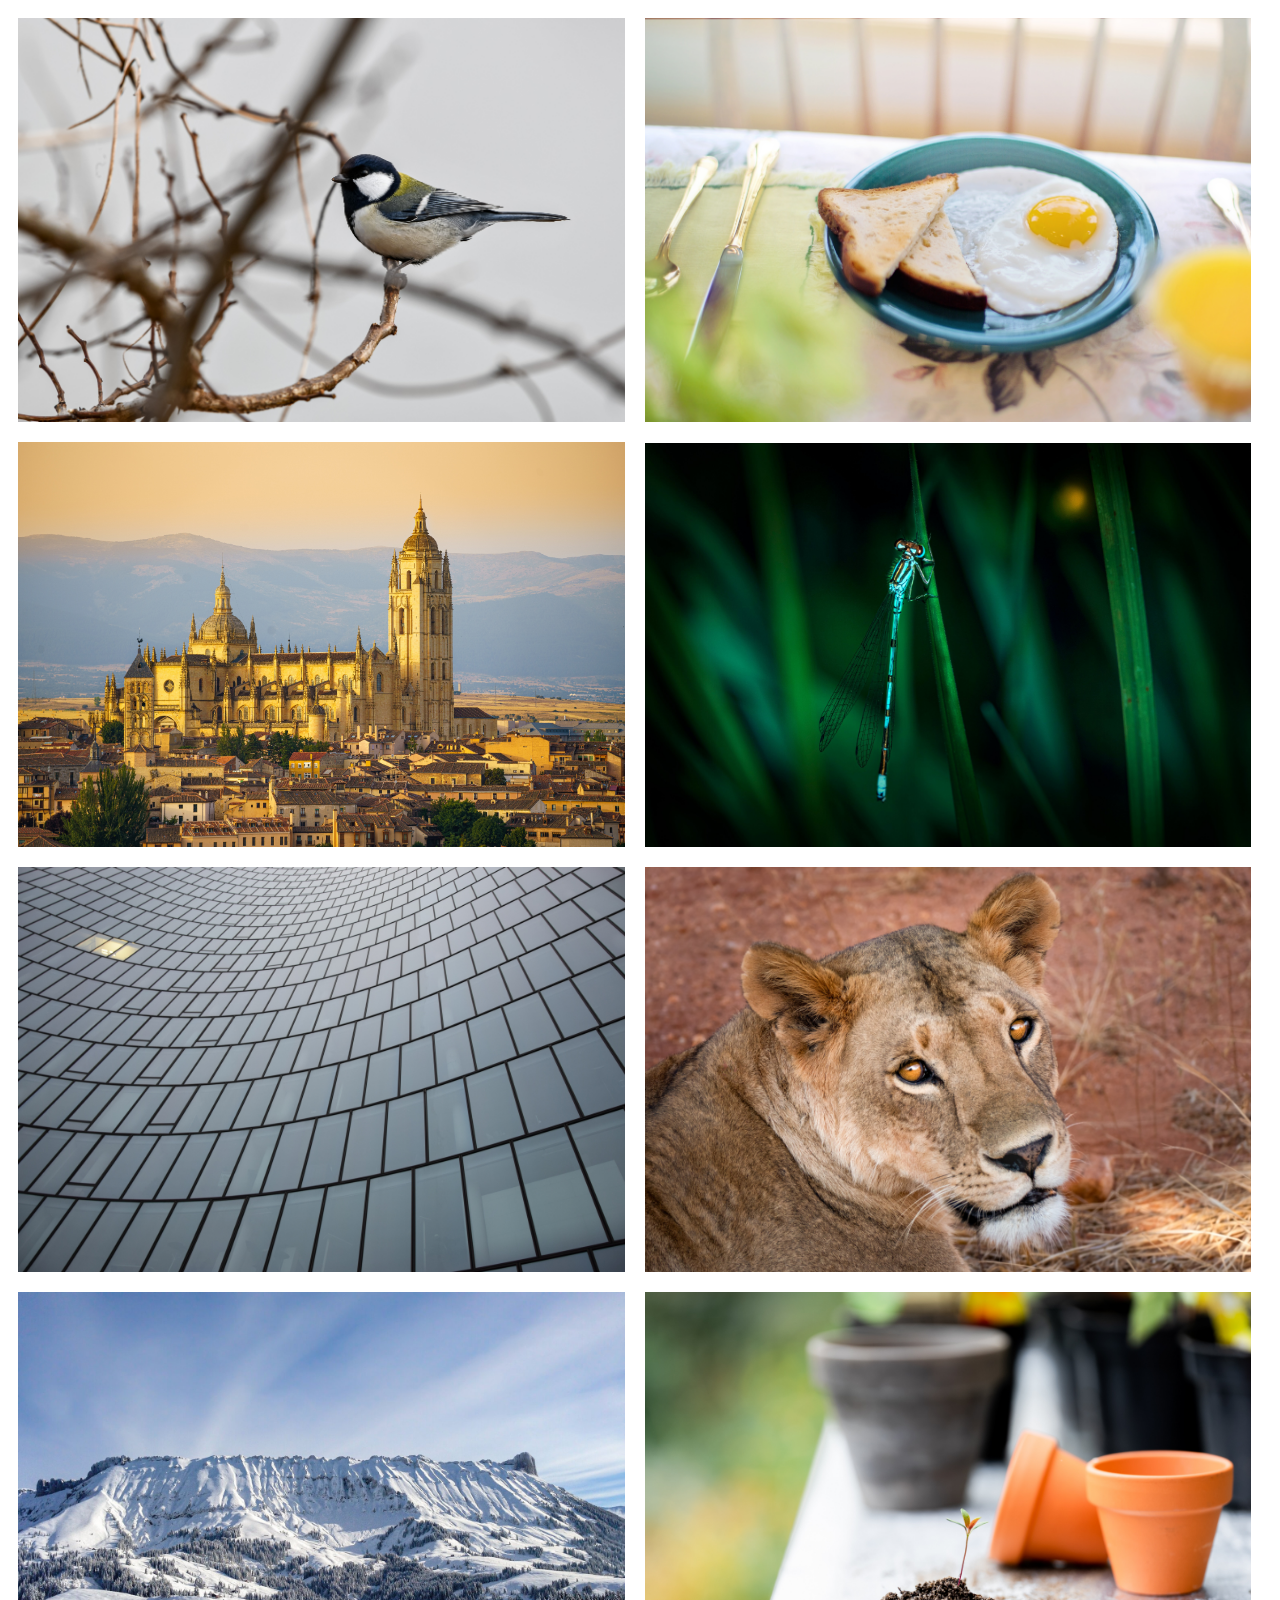
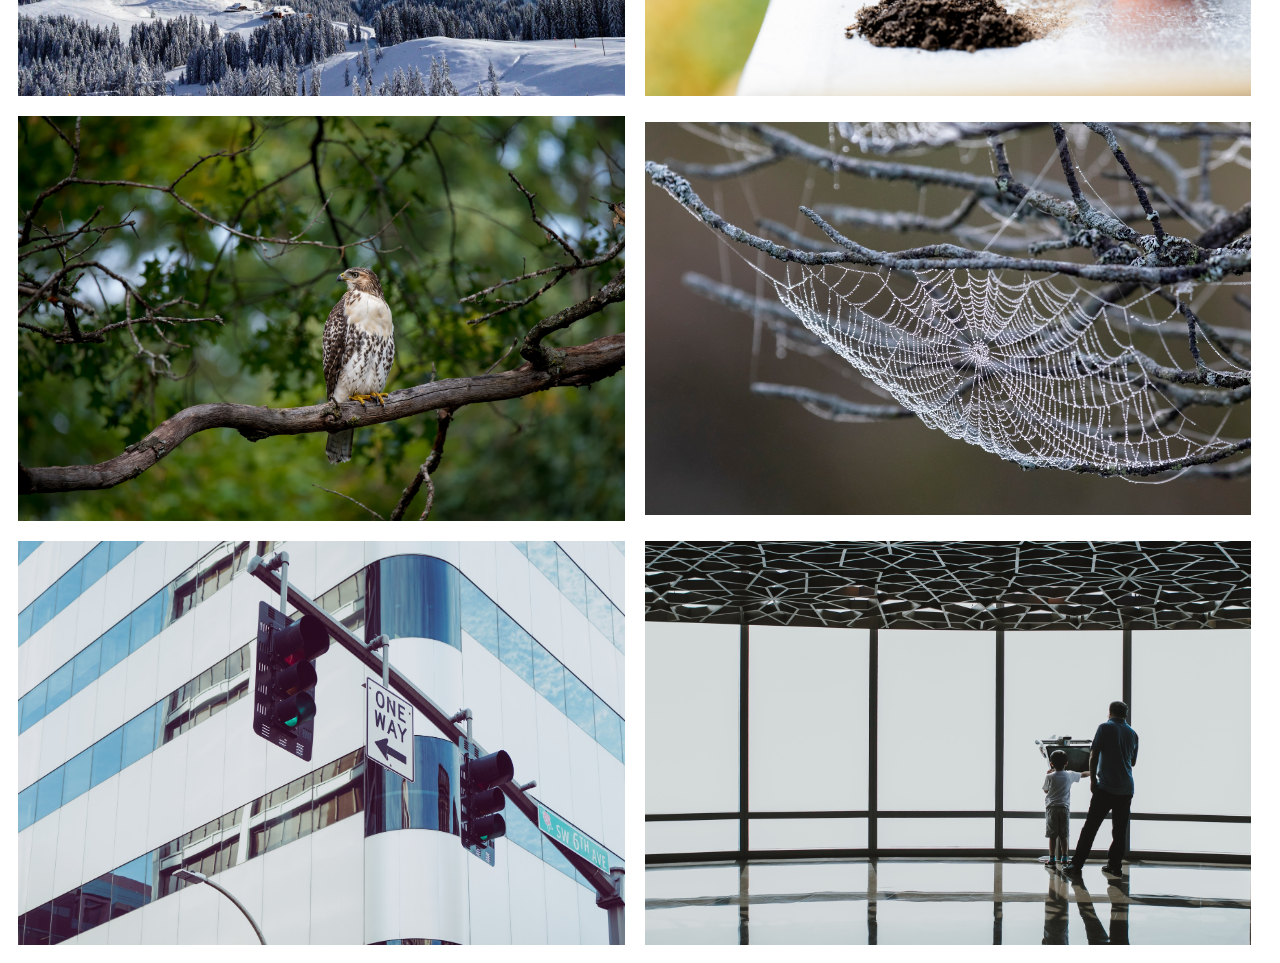
==== index2.html @ 613ea362 "Add files via upload" ====
<!DOCTYPE html>
<html lang="en">
<head>
    <meta charset="UTF-8">
    <meta http-equiv="X-UA-Compatible" content="IE=edge">
    <meta name="viewport" content="width=device-width, initial-scale=1.0">
    <title>Document</title>
    <link rel="stylesheet" href="style.css">
</head>
<body>
    <div id="contenedor">
        <img src="img2/1.jpg" alt="Descargado de pixabay">
        <img src="img2/2.jpg" alt="Descargado de pixabay">
        <img src="img2/3.jpg" alt="Descargado de pixabay">
        <img src="img2/4.jpg" alt="Descargado de pixabay">
        <img src="img2/5.jpg" alt="Descargado de pixabay">
        <img src="img2/6.jpg" alt="Descargado de pixabay">
        <img src="img2/7.jpg" alt="Descargado de pixabay">
        <img src="img2/8.jpg" alt="Descargado de pixabay">
        <img src="img2/9.jpg" alt="Descargado de pixabay">
        <img src="img2/10.jpg" alt="Descargado de pixabay">
        <img src="img2/11.jpg" alt="Descargado de pixabay">
        <img src="img2/12.jpg" alt="Descargado de pixabay">
    </div>


</body>
</html>
---- style.css ----
#contenedor {
    display: flex;
    align-items: center;
    flex-wrap: wrap;
    
}
img {
    margin: 10px;
    width: 48%;
}
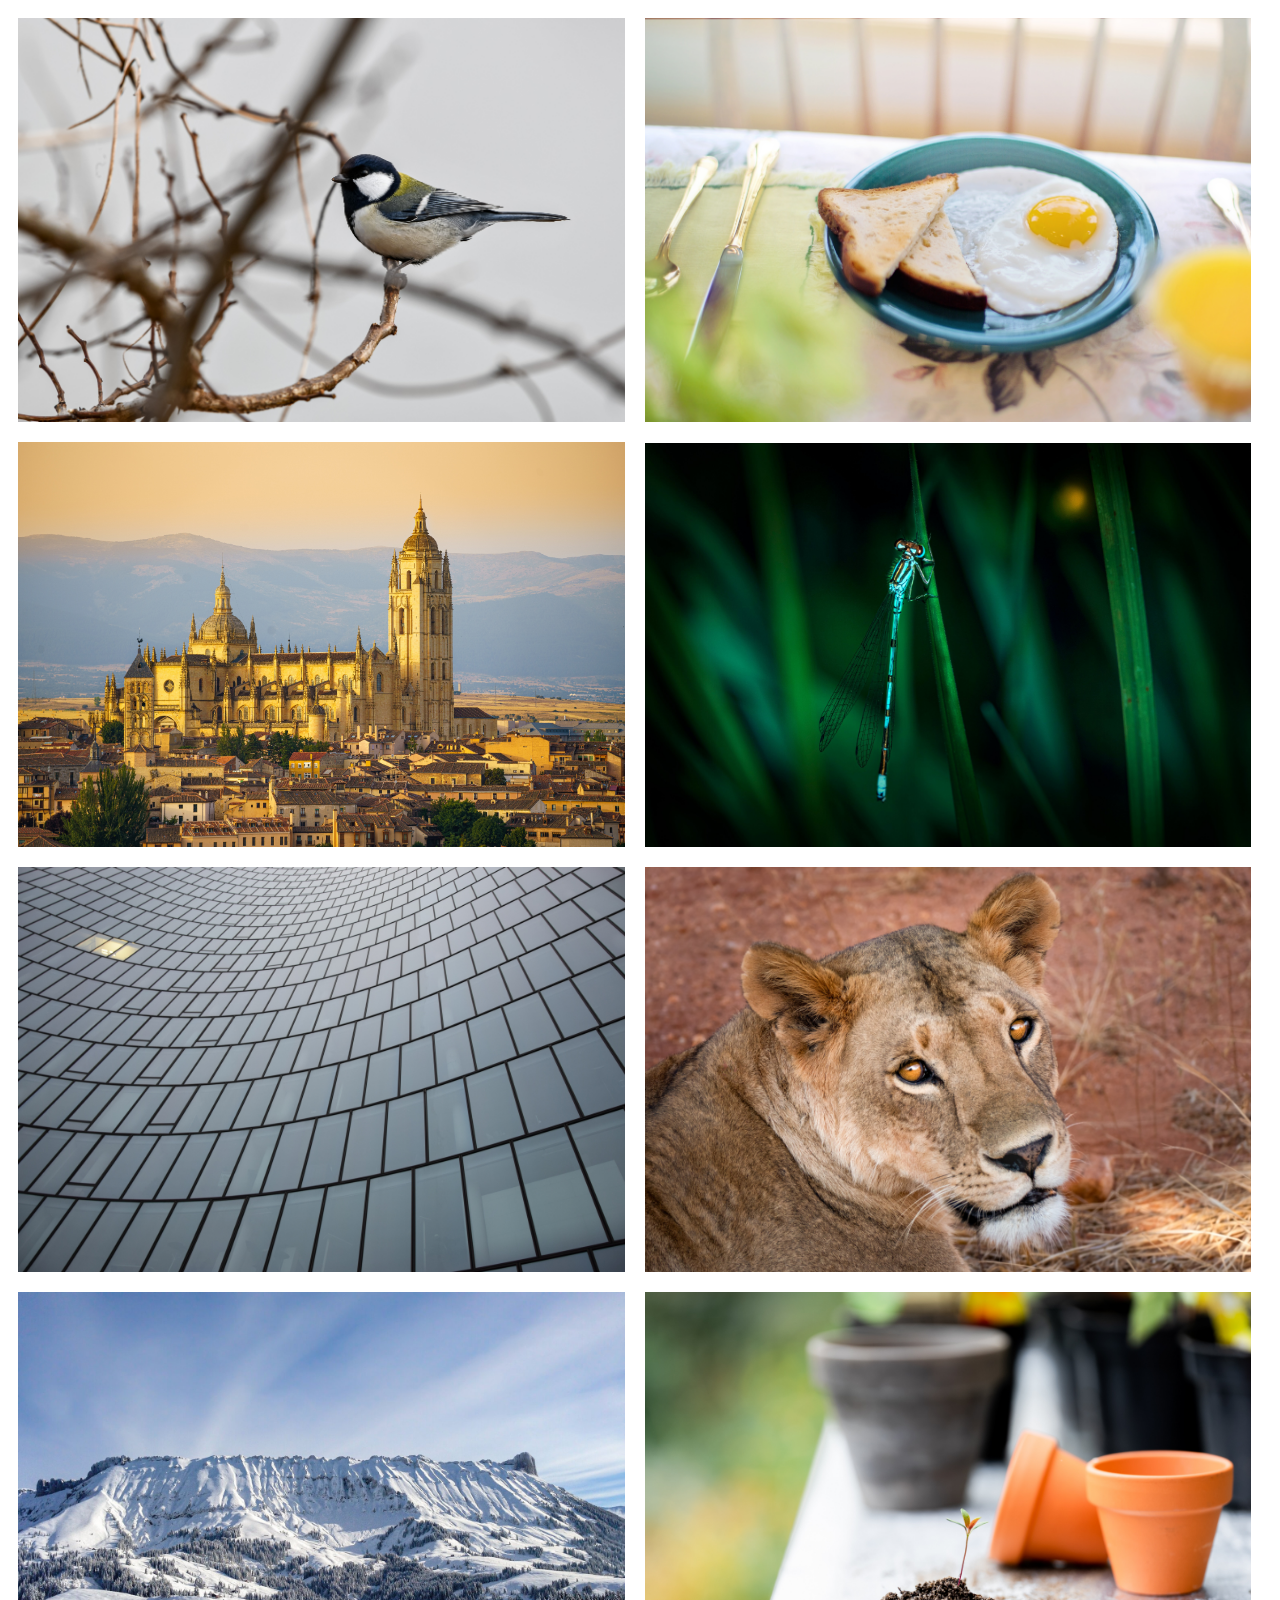
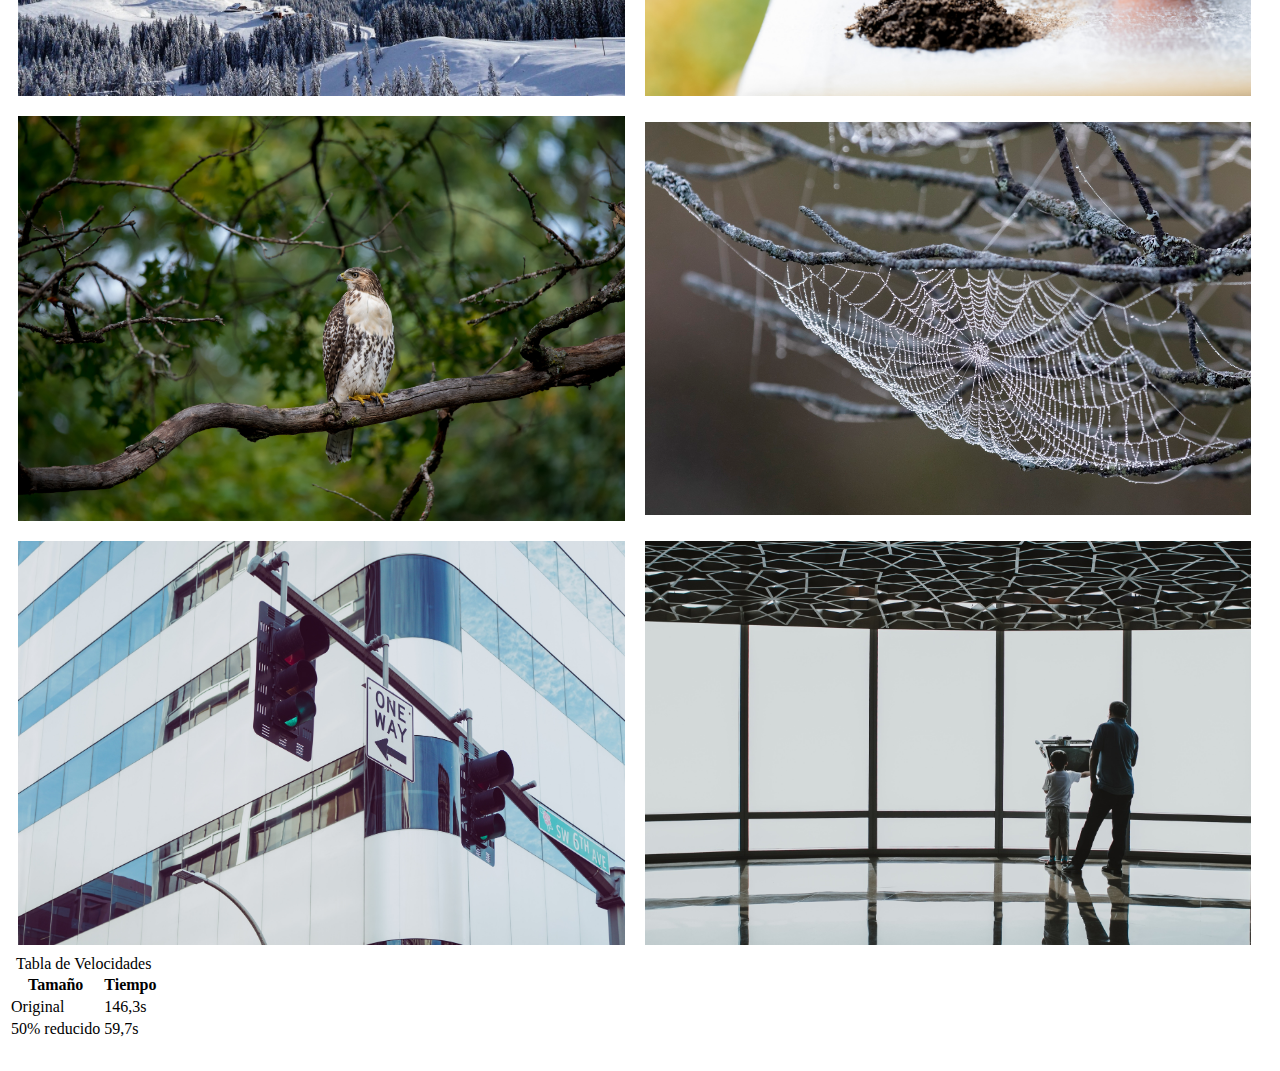
==== commit d284244a: "Update index2.html" ====
--- a/index2.html
+++ b/index2.html
@@ -23,6 +23,28 @@
         <img src="img2/12.jpg" alt="Descargado de pixabay">
     </div>
 
-
+<table>
+	<caption>Tabla de Velocidades</caption>
+	<thead>
+	<tr>
+		<th>Tamaño</th>
+		<th>Tiempo</th>
+	</tr>
+	</thead>
+	<tbody>
+	<tr>
+		<td>Original</td>
+		<td>146,3s</td>
+	</tr>
+	<tr>
+		<td>50% reducido</td>
+		<td>59,7s</td>
+	</tr>
+	<tr>
+		<td>&nbsp;</td>
+		<td>&nbsp;</td>
+	</tr>
+	</tbody>
+</table>
 </body>
-</html>+</html>
